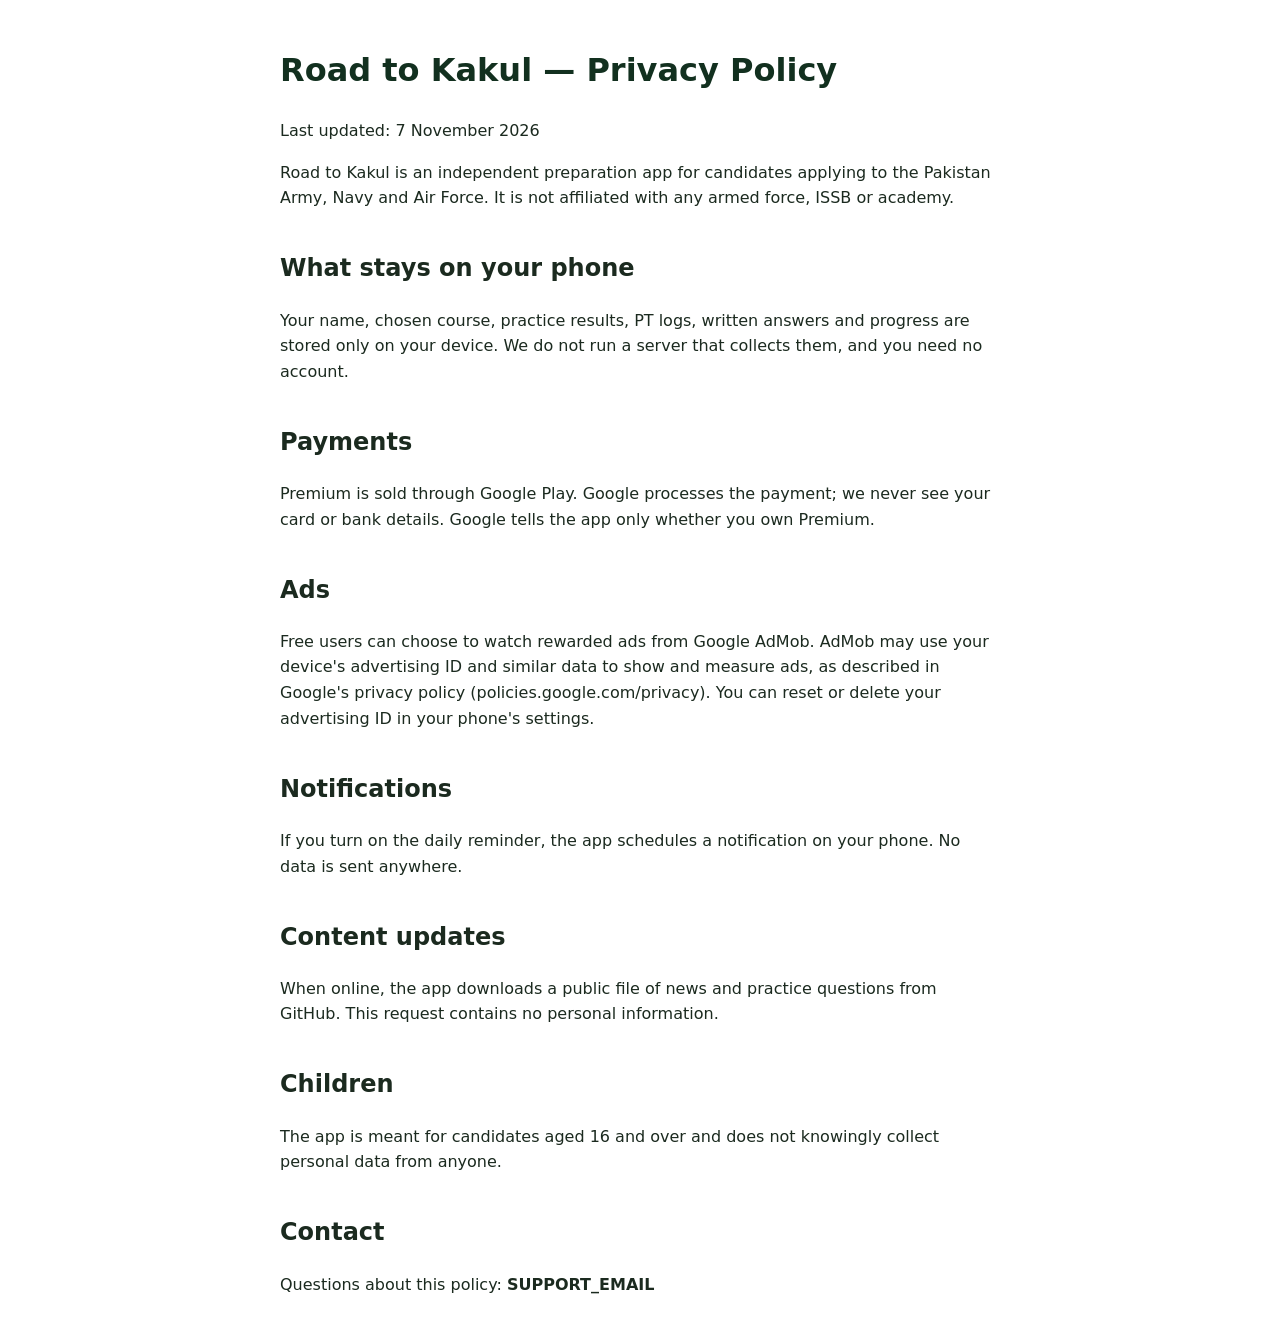
==== road-to-kakul/privacy.html @ 99546d84 "Road to Kakul web app at /road-to-kakul/ Installable, works offline, Easypaisa checkout. Built from " ====
<!DOCTYPE html><html lang="en"><head><meta charset="utf-8"><meta name="viewport" content="width=device-width,initial-scale=1"><title>Road to Kakul — Privacy Policy</title>
<style>body{font-family:system-ui,Roboto,sans-serif;max-width:720px;margin:0 auto;padding:24px;line-height:1.6;color:#1b2a1f}h1{color:#12301f}h2{margin-top:1.6em}</style></head><body>
<h1>Road to Kakul — Privacy Policy</h1>
<p>Last updated: 7 November 2026</p>
<p>Road to Kakul is an independent preparation app for candidates applying to the Pakistan Army, Navy and Air Force. It is not affiliated with any armed force, ISSB or academy.</p>
<h2>What stays on your phone</h2>
<p>Your name, chosen course, practice results, PT logs, written answers and progress are stored only on your device. We do not run a server that collects them, and you need no account.</p>
<h2>Payments</h2>
<p>Premium is sold through Google Play. Google processes the payment; we never see your card or bank details. Google tells the app only whether you own Premium.</p>
<h2>Ads</h2>
<p>Free users can choose to watch rewarded ads from Google AdMob. AdMob may use your device's advertising ID and similar data to show and measure ads, as described in Google's privacy policy (policies.google.com/privacy). You can reset or delete your advertising ID in your phone's settings.</p>
<h2>Notifications</h2>
<p>If you turn on the daily reminder, the app schedules a notification on your phone. No data is sent anywhere.</p>
<h2>Content updates</h2>
<p>When online, the app downloads a public file of news and practice questions from GitHub. This request contains no personal information.</p>
<h2>Children</h2>
<p>The app is meant for candidates aged 16 and over and does not knowingly collect personal data from anyone.</p>
<h2>Contact</h2>
<p>Questions about this policy: <b>SUPPORT_EMAIL</b></p>
</body></html>
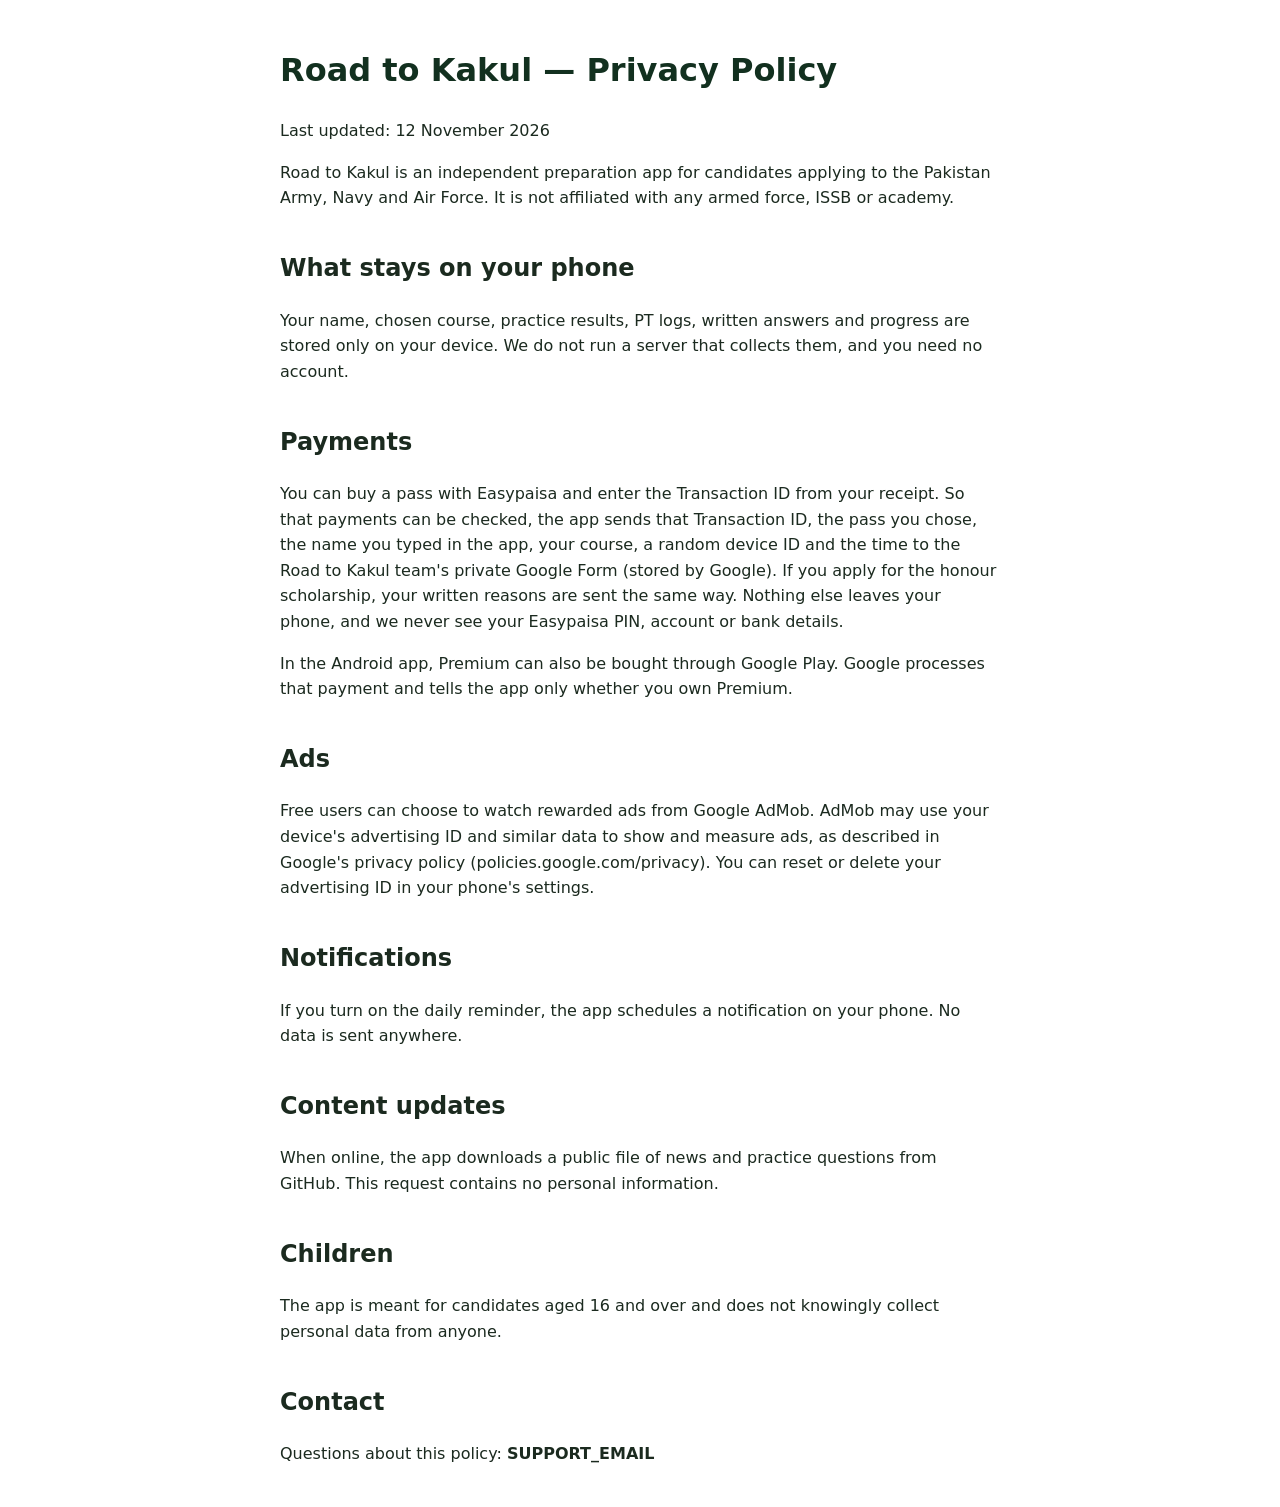
==== commit 1ae73b50: "Road to Kakul website 2.1: 5-10 day honour scholarship, payment log ready Co-Authored-By: Claude Opu" ====
--- a/road-to-kakul/privacy.html
+++ b/road-to-kakul/privacy.html
@@ -1,12 +1,13 @@
 <!DOCTYPE html><html lang="en"><head><meta charset="utf-8"><meta name="viewport" content="width=device-width,initial-scale=1"><title>Road to Kakul — Privacy Policy</title>
 <style>body{font-family:system-ui,Roboto,sans-serif;max-width:720px;margin:0 auto;padding:24px;line-height:1.6;color:#1b2a1f}h1{color:#12301f}h2{margin-top:1.6em}</style></head><body>
 <h1>Road to Kakul — Privacy Policy</h1>
-<p>Last updated: 7 November 2026</p>
+<p>Last updated: 12 November 2026</p>
 <p>Road to Kakul is an independent preparation app for candidates applying to the Pakistan Army, Navy and Air Force. It is not affiliated with any armed force, ISSB or academy.</p>
 <h2>What stays on your phone</h2>
 <p>Your name, chosen course, practice results, PT logs, written answers and progress are stored only on your device. We do not run a server that collects them, and you need no account.</p>
 <h2>Payments</h2>
-<p>Premium is sold through Google Play. Google processes the payment; we never see your card or bank details. Google tells the app only whether you own Premium.</p>
+<p>You can buy a pass with Easypaisa and enter the Transaction ID from your receipt. So that payments can be checked, the app sends that Transaction ID, the pass you chose, the name you typed in the app, your course, a random device ID and the time to the Road to Kakul team's private Google Form (stored by Google). If you apply for the honour scholarship, your written reasons are sent the same way. Nothing else leaves your phone, and we never see your Easypaisa PIN, account or bank details.</p>
+<p>In the Android app, Premium can also be bought through Google Play. Google processes that payment and tells the app only whether you own Premium.</p>
 <h2>Ads</h2>
 <p>Free users can choose to watch rewarded ads from Google AdMob. AdMob may use your device's advertising ID and similar data to show and measure ads, as described in Google's privacy policy (policies.google.com/privacy). You can reset or delete your advertising ID in your phone's settings.</p>
 <h2>Notifications</h2>
